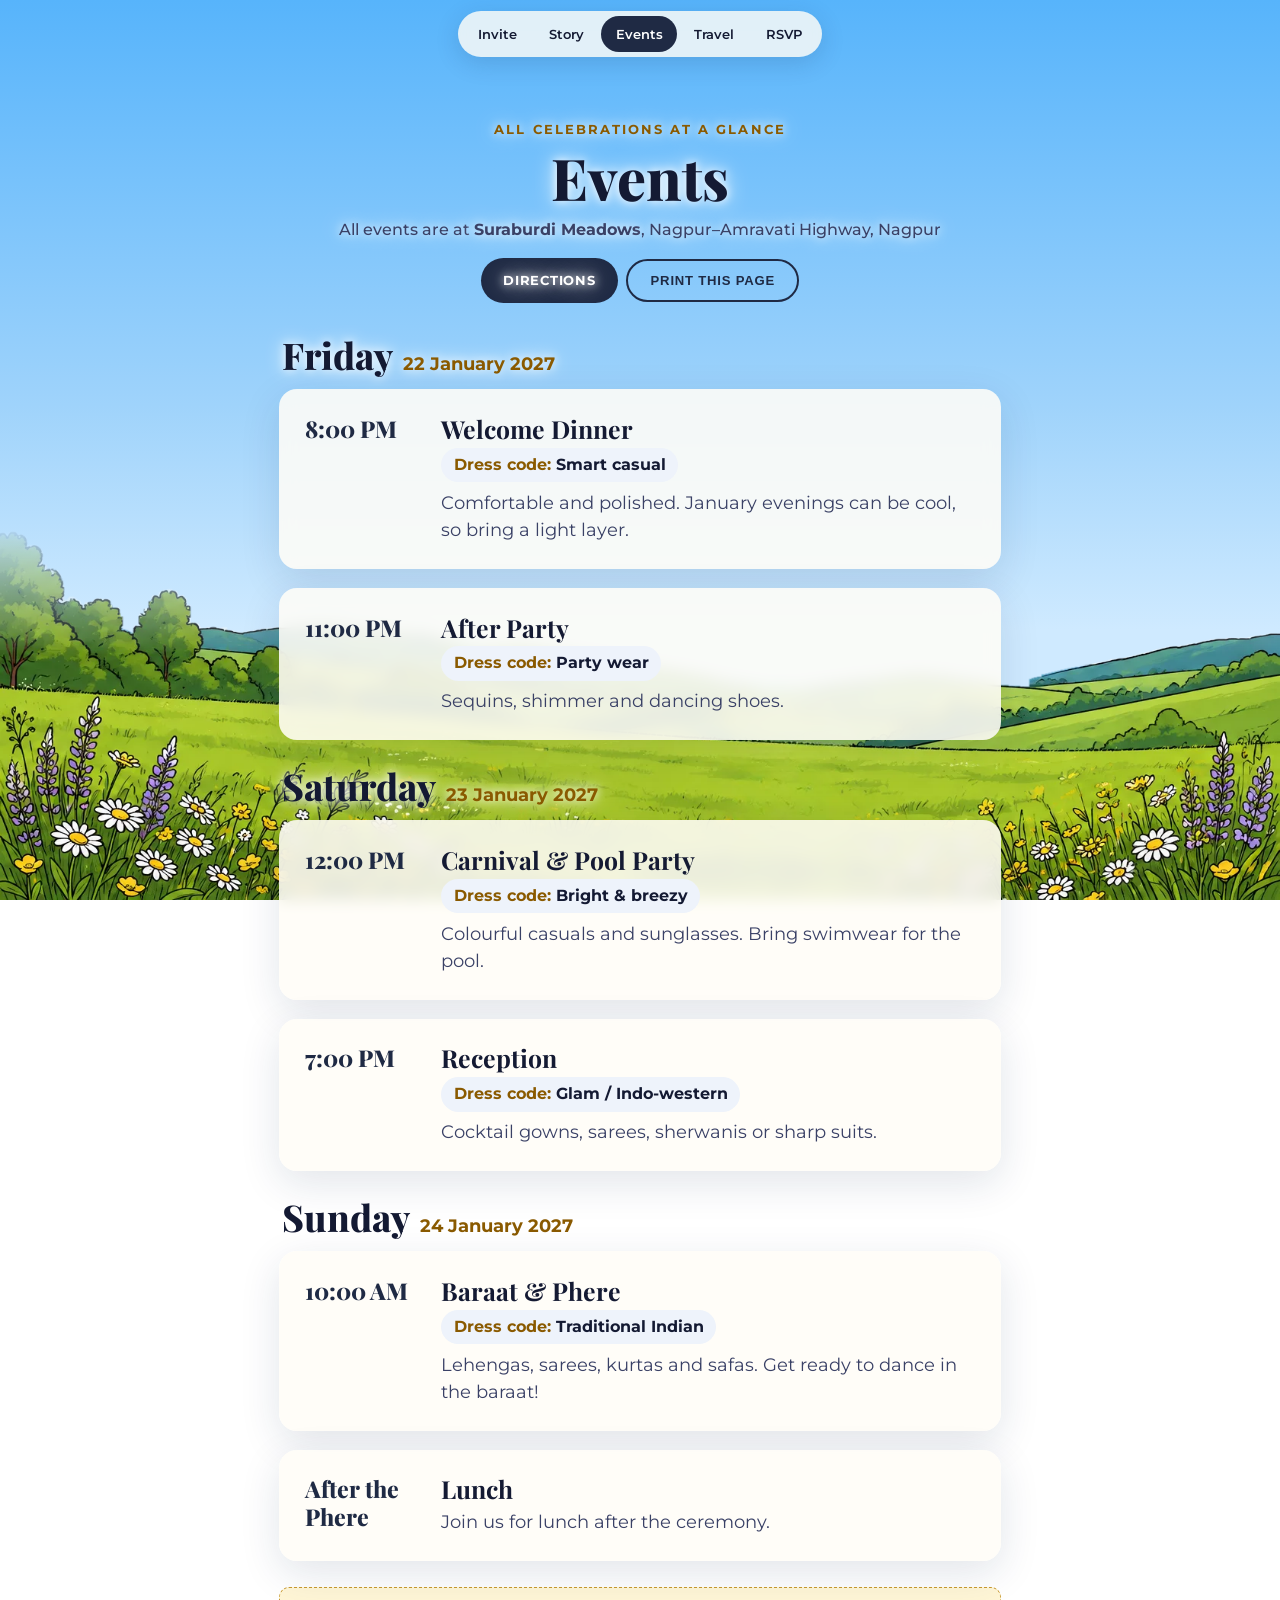
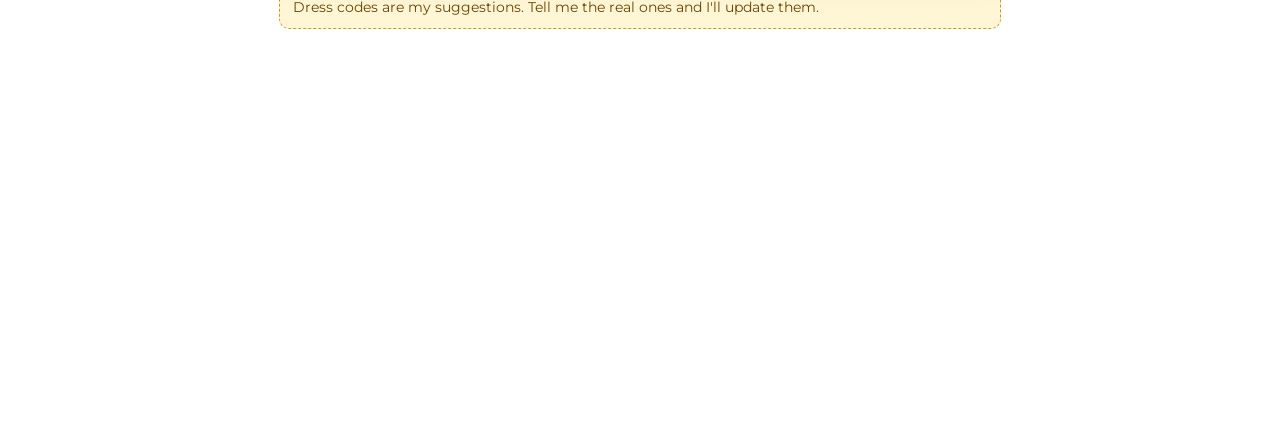
==== events.html @ 03f8a6df "Replace Dress code with an all-in-one Events page Co-Authored-By: Claude Opus 5.5 <noreply@anthropic" ====
<!DOCTYPE html><html lang="en"><head><meta charset="UTF-8"><meta name="viewport" content="width=device-width, initial-scale=1.0">
<title>Events · Pranav & Manu</title><meta name="theme-color" content="#57b4fb">
<link rel="preconnect" href="https://fonts.googleapis.com"><link rel="preconnect" href="https://fonts.gstatic.com" crossorigin>
<link href="https://fonts.googleapis.com/css2?family=Playfair+Display:ital,wght@0,600;0,700;0,800;1,700&family=Montserrat:wght@500;600;700&display=swap" rel="stylesheet">
<link rel="stylesheet" href="site.css"></head><body><nav class="nav"><div class="in"><a href="index.html">Invite</a><a href="story.html">Story</a><a href="events.html" class=on>Events</a><a href="travel.html">Travel</a><a href="rsvp.html">RSVP</a></div></nav><main class="wrap"><div class="hero"><div class="kick">All celebrations at a glance</div><h1>Events</h1>
<p class="sub">All events are at <b>Suraburdi Meadows</b>, Nagpur–Amravati Highway, Nagpur</p>
<p style="margin-top:1rem"><a class="btn" href="https://www.google.com/maps/search/?api=1&query=Suraburdi+Meadows+Nagpur" target="_blank" rel="noopener">Directions</a>
&nbsp;<button class="btn ghost" onclick="window.print()">Print this page</button></p></div>
<style>
.wrap{max-width:760px}
.day{margin-bottom:1.6rem}
.dayh{display:flex;align-items:baseline;gap:.6rem;flex-wrap:wrap;margin:0 0 .7rem .2rem;text-shadow:0 0 10px #fff,0 0 20px #fff}
.dayh h2{margin:0;font-size:clamp(1.8rem,4vw,2.3rem)}
.dayh span{font-weight:700;color:var(--gold);font-size:1.15rem}
.ev{display:grid;grid-template-columns:7.5rem 1fr;gap:1rem;align-items:start}
.ev .time{font-family:'Playfair Display',serif;font-weight:800;font-size:1.45rem;color:var(--navy);line-height:1.2}
.ev h3{font-size:1.55rem;margin-bottom:.35rem}
.ev .dc{display:inline-block;background:#eef3fb;border-radius:999px;padding:.3rem .8rem;font-weight:700;font-size:1rem;margin-bottom:.4rem}
.ev .dc b{color:var(--gold)}
.ev p{font-size:1.1rem;color:var(--muted)}
@media (max-width:560px){.ev{grid-template-columns:1fr;gap:.2rem}}
@media print{.nav,.btn,body::after{display:none!important}body{background:#fff}.card{box-shadow:none;border:1px solid #ccc;break-inside:avoid}.wrap{padding:1rem}}
</style><section class="day"><div class="dayh"><h2>Friday</h2><span>22 January 2027</span></div><div class="card ev"><div class="time">8:00 PM</div><div><h3>Welcome Dinner</h3><div class="dc"><b>Dress code:</b> Smart casual</div><p>Comfortable and polished. January evenings can be cool, so bring a light layer.</p></div></div><div class="card ev"><div class="time">11:00 PM</div><div><h3>After Party</h3><div class="dc"><b>Dress code:</b> Party wear</div><p>Sequins, shimmer and dancing shoes.</p></div></div></section><section class="day"><div class="dayh"><h2>Saturday</h2><span>23 January 2027</span></div><div class="card ev"><div class="time">12:00 PM</div><div><h3>Carnival &amp; Pool Party</h3><div class="dc"><b>Dress code:</b> Bright &amp; breezy</div><p>Colourful casuals and sunglasses. Bring swimwear for the pool.</p></div></div><div class="card ev"><div class="time">7:00 PM</div><div><h3>Reception</h3><div class="dc"><b>Dress code:</b> Glam / Indo-western</div><p>Cocktail gowns, sarees, sherwanis or sharp suits.</p></div></div></section><section class="day"><div class="dayh"><h2>Sunday</h2><span>24 January 2027</span></div><div class="card ev"><div class="time">10:00 AM</div><div><h3>Baraat &amp; Phere</h3><div class="dc"><b>Dress code:</b> Traditional Indian</div><p>Lehengas, sarees, kurtas and safas. Get ready to dance in the baraat!</p></div></div><div class="card ev"><div class="time">After the Phere</div><div><h3>Lunch</h3><p>Join us for lunch after the ceremony.</p></div></div></section><div class="todo">Dress codes are my suggestions. Tell me the real ones and I'll update them.</div></main></body></html>
---- site.css ----
:root{--ink:#141a33;--muted:#3a4166;--gold:#8a5a00;--navy:#1f2a44;--card:rgba(255,253,247,.88)}
*{box-sizing:border-box;margin:0;padding:0}
html{font-size:clamp(16px,1.05vw,20px)}
body{font-family:'Montserrat',system-ui,sans-serif;color:var(--ink);line-height:1.55;min-height:100vh;
  background:linear-gradient(#57b4fb 0%,#9fd3fb 45%,#cfeaff 70%) fixed}
body::after{content:"";position:fixed;left:0;right:0;bottom:0;height:42vh;z-index:-1;
  background:url(assets/land-day.webp) center bottom/cover no-repeat;
  -webkit-mask-image:linear-gradient(transparent,#000 35%);mask-image:linear-gradient(transparent,#000 35%)}
h1,h2,h3{font-family:'Playfair Display',serif;font-weight:800;line-height:1.1}
h1{font-size:clamp(2.4rem,5vw,3.6rem)}
h2{font-size:clamp(1.6rem,3vw,2.2rem);margin-bottom:.6rem}
h3{font-size:1.3rem;font-weight:700}
.wrap{max-width:860px;margin:0 auto;padding:7.5rem 1.2rem 46vh}
.hero{text-align:center;margin-bottom:2rem;text-shadow:0 0 10px #fff,0 0 22px #fff}
.kick{font-size:.8rem;letter-spacing:.16em;text-transform:uppercase;font-weight:700;color:var(--gold);margin-bottom:.4rem}
.sub{color:var(--muted);font-weight:500;margin-top:.5rem}
.card{background:var(--card);backdrop-filter:blur(8px);-webkit-backdrop-filter:blur(8px);border-radius:18px;padding:1.6rem;
  box-shadow:0 12px 40px rgba(20,40,80,.12);margin-bottom:1.2rem}
.note{font-size:.85rem;color:var(--muted)}
.todo{background:#fff6d6;border:1px dashed #c99a2e;border-radius:10px;padding:.6rem .8rem;font-size:.85rem;color:#6b4700;margin-top:.6rem}
a{color:var(--navy)}
.btn{display:inline-block;padding:.75rem 1.4rem;border-radius:999px;background:var(--navy);color:#fff;text-decoration:none;font-weight:700;
  letter-spacing:.06em;text-transform:uppercase;font-size:.82rem;border:0;cursor:pointer}
.btn:hover{background:#33406a}
.btn.ghost{background:transparent;color:var(--navy);border:2px solid var(--navy)}
/* nav */
.nav{position:fixed;top:0;left:0;right:0;z-index:50;display:flex;justify-content:center;padding:.7rem .6rem}
.nav .in{display:flex;gap:.2rem;background:rgba(255,253,247,.82);backdrop-filter:blur(10px);-webkit-backdrop-filter:blur(10px);
  border-radius:999px;padding:.3rem;box-shadow:0 6px 24px rgba(20,40,80,.15);overflow-x:auto;max-width:100%;scrollbar-width:none}
.nav .in::-webkit-scrollbar{display:none}
.nav a{white-space:nowrap;text-decoration:none;color:var(--ink);font-weight:600;font-size:.82rem;padding:.5rem .9rem;border-radius:999px}
.nav a:hover{background:rgba(31,42,68,.08)}
.nav a.on{background:var(--navy);color:#fff}
@media (max-width:640px){.nav a{font-size:.78rem;padding:.45rem .7rem}.wrap{padding-top:5.5rem}}
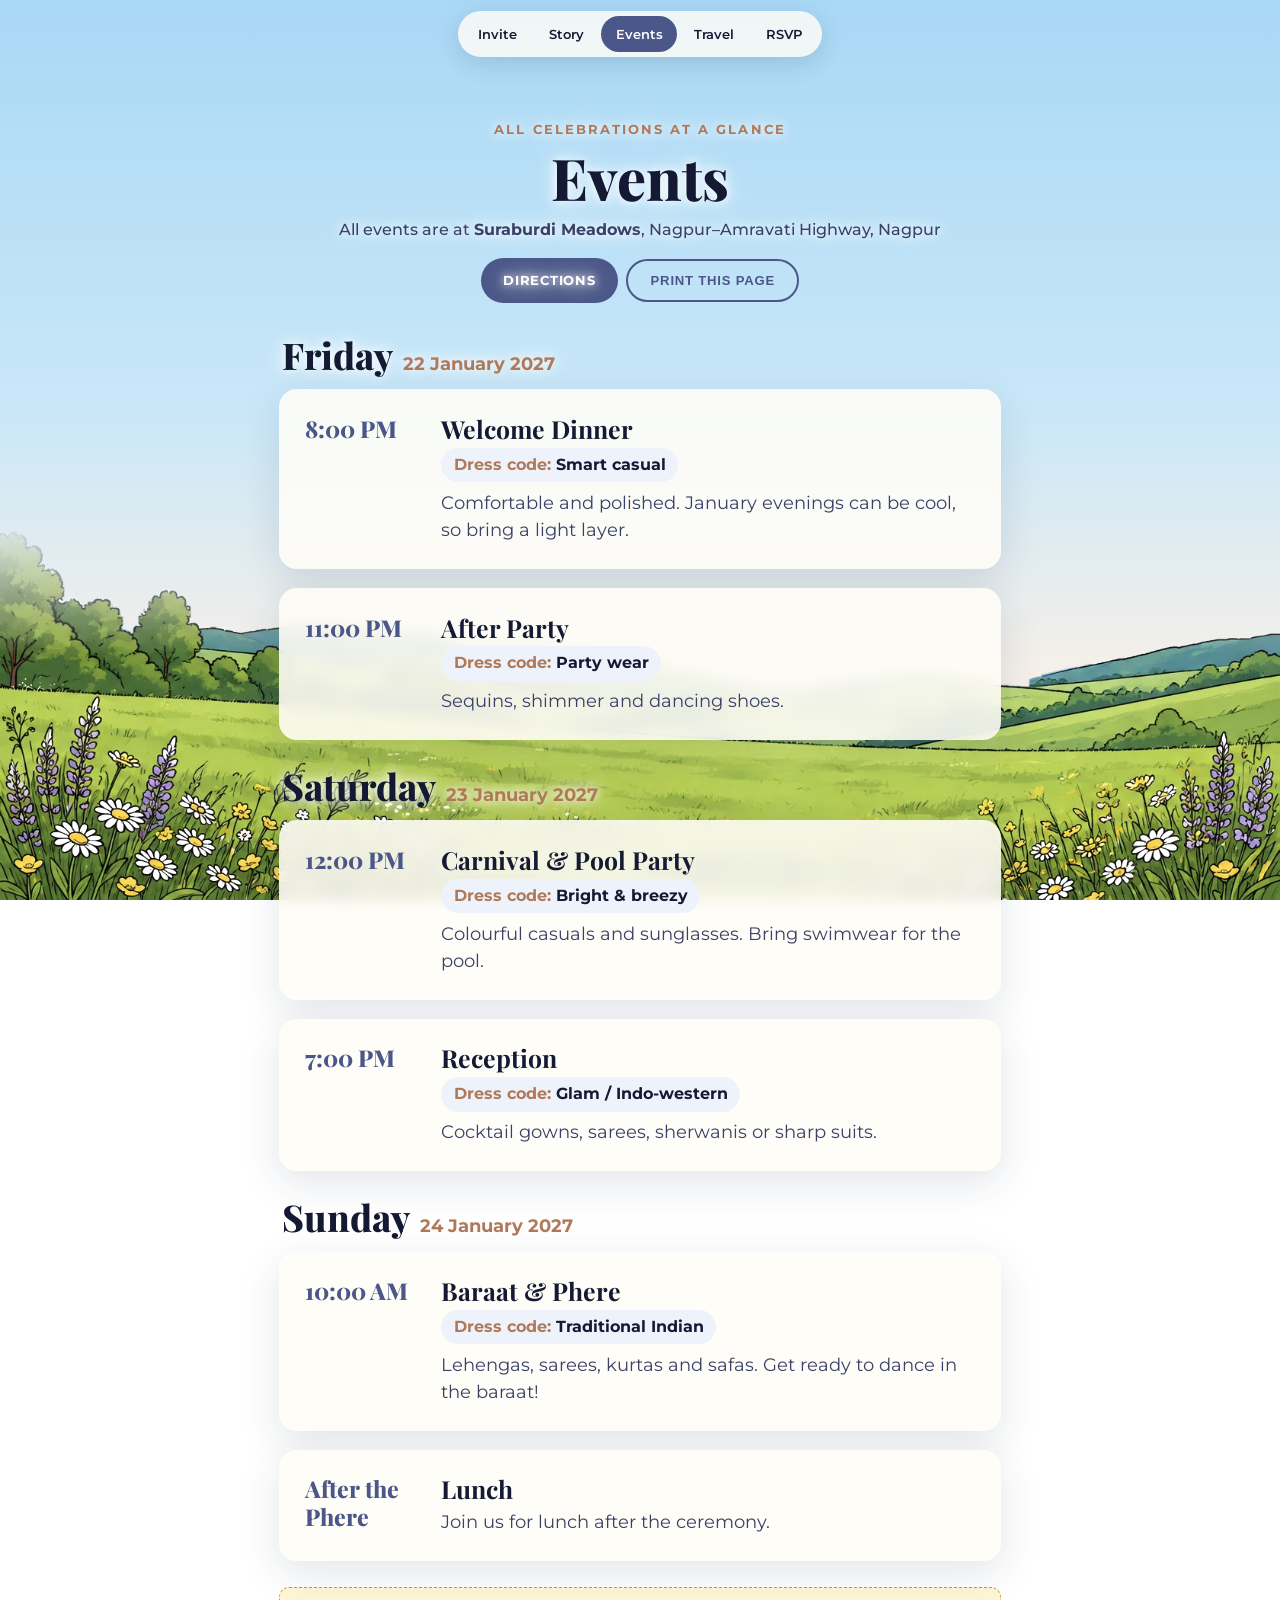
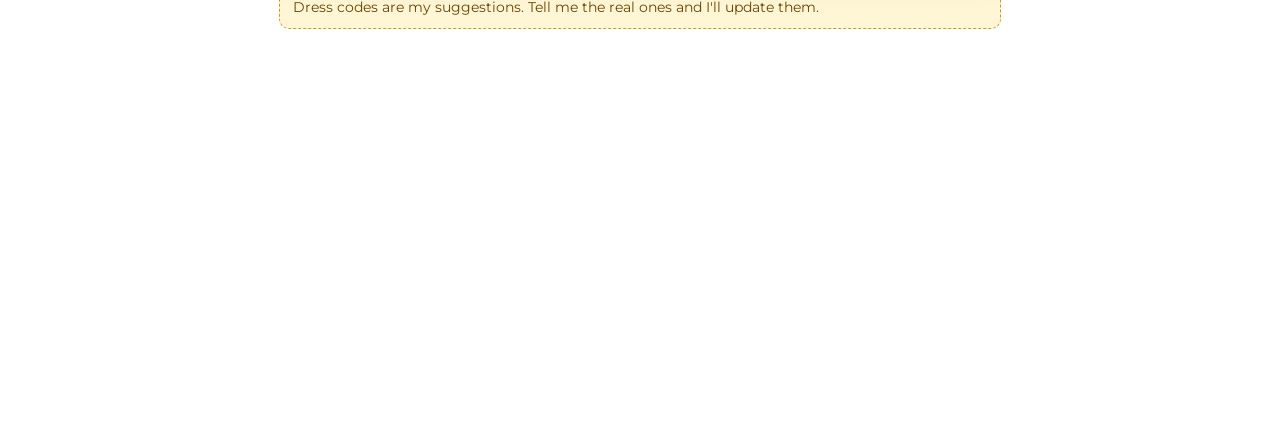
==== commit 47d2b4ea: "Walking legs; pastel palette Co-Authored-By: Claude Opus 5.5 <noreply@anthropic.com> Claude-Session:" ====
--- a/events.html
+++ b/events.html
@@ -1,8 +1,8 @@
 <!DOCTYPE html><html lang="en"><head><meta charset="UTF-8"><meta name="viewport" content="width=device-width, initial-scale=1.0">
-<title>Events · Pranav & Manu</title><meta name="theme-color" content="#57b4fb">
+<title>Events · Pranav & Manu</title><meta name="theme-color" content="#a9d8f5">
 <link rel="preconnect" href="https://fonts.googleapis.com"><link rel="preconnect" href="https://fonts.gstatic.com" crossorigin>
 <link href="https://fonts.googleapis.com/css2?family=Playfair+Display:ital,wght@0,600;0,700;0,800;1,700&family=Montserrat:wght@500;600;700&display=swap" rel="stylesheet">
-<link rel="stylesheet" href="site.css"></head><body><nav class="nav"><div class="in"><a href="index.html">Invite</a><a href="story.html">Story</a><a href="events.html" class=on>Events</a><a href="travel.html">Travel</a><a href="rsvp.html">RSVP</a></div></nav><main class="wrap"><div class="hero"><div class="kick">All celebrations at a glance</div><h1>Events</h1>
+<link rel="stylesheet" href="site.css?v=1795661626"></head><body><nav class="nav"><div class="in"><a href="index.html">Invite</a><a href="story.html">Story</a><a href="events.html" class=on>Events</a><a href="travel.html">Travel</a><a href="rsvp.html">RSVP</a></div></nav><main class="wrap"><div class="hero"><div class="kick">All celebrations at a glance</div><h1>Events</h1>
 <p class="sub">All events are at <b>Suraburdi Meadows</b>, Nagpur–Amravati Highway, Nagpur</p>
 <p style="margin-top:1rem"><a class="btn" href="https://www.google.com/maps/search/?api=1&query=Suraburdi+Meadows+Nagpur" target="_blank" rel="noopener">Directions</a>
 &nbsp;<button class="btn ghost" onclick="window.print()">Print this page</button></p></div>
--- a/site.css
+++ b/site.css
@@ -1,10 +1,10 @@
-:root{--ink:#141a33;--muted:#3a4166;--gold:#8a5a00;--navy:#1f2a44;--card:rgba(255,253,247,.88)}
+:root{--ink:#141a33;--muted:#3a4166;--gold:#b07a5a;--navy:#4a5788;--card:rgba(255,253,247,.88)}
 *{box-sizing:border-box;margin:0;padding:0}
 html{font-size:clamp(16px,1.05vw,20px)}
 body{font-family:'Montserrat',system-ui,sans-serif;color:var(--ink);line-height:1.55;min-height:100vh;
-  background:linear-gradient(#57b4fb 0%,#9fd3fb 45%,#cfeaff 70%) fixed}
-body::after{content:"";position:fixed;left:0;right:0;bottom:0;height:42vh;z-index:-1;
-  background:url(assets/land-day.webp) center bottom/cover no-repeat;
+  background:linear-gradient(#a9d8f5 0%,#c9e7f8 45%,#fdf1e6 80%) fixed}
+body::after{content:"";filter:saturate(.72) brightness(1.06);position:fixed;left:0;right:0;bottom:0;height:42vh;z-index:-1;
+  background:url(assets/land-day.webp?v=1795661626) center bottom/cover no-repeat;
   -webkit-mask-image:linear-gradient(transparent,#000 35%);mask-image:linear-gradient(transparent,#000 35%)}
 h1,h2,h3{font-family:'Playfair Display',serif;font-weight:800;line-height:1.1}
 h1{font-size:clamp(2.4rem,5vw,3.6rem)}
